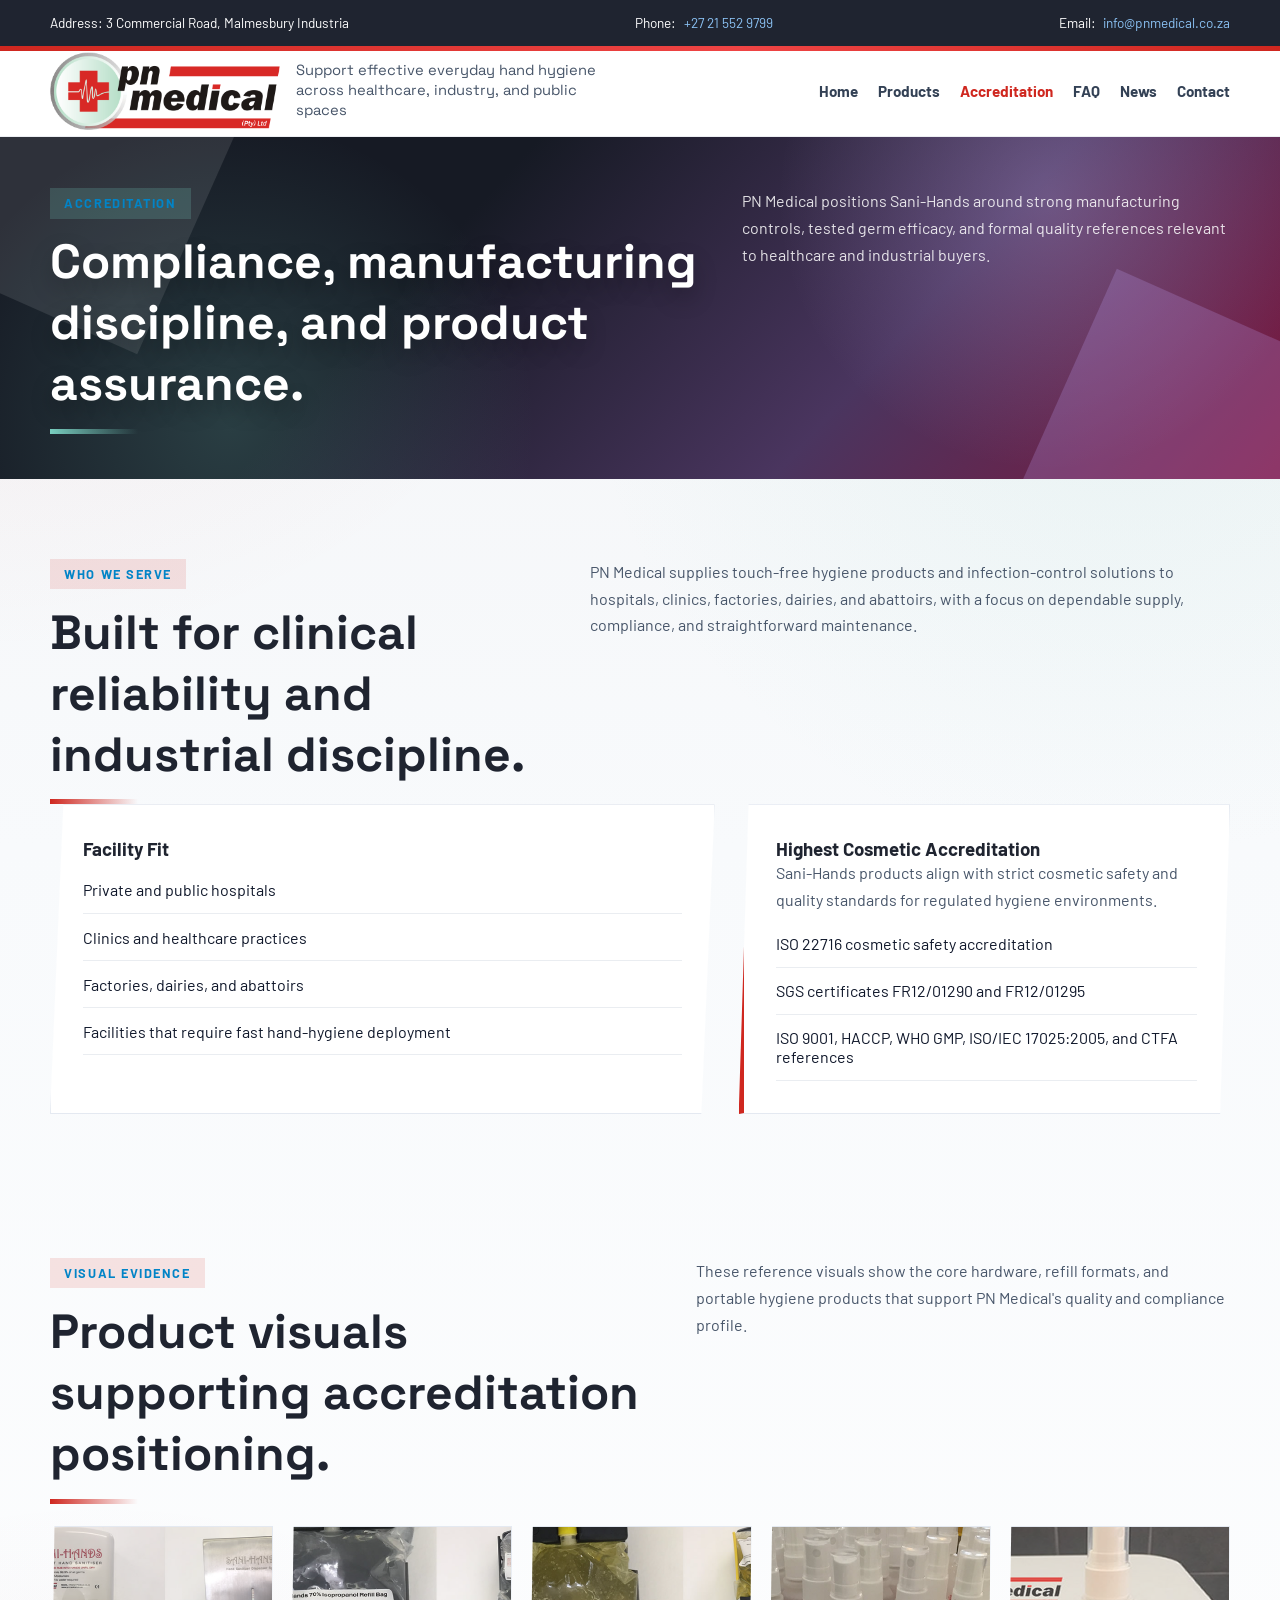
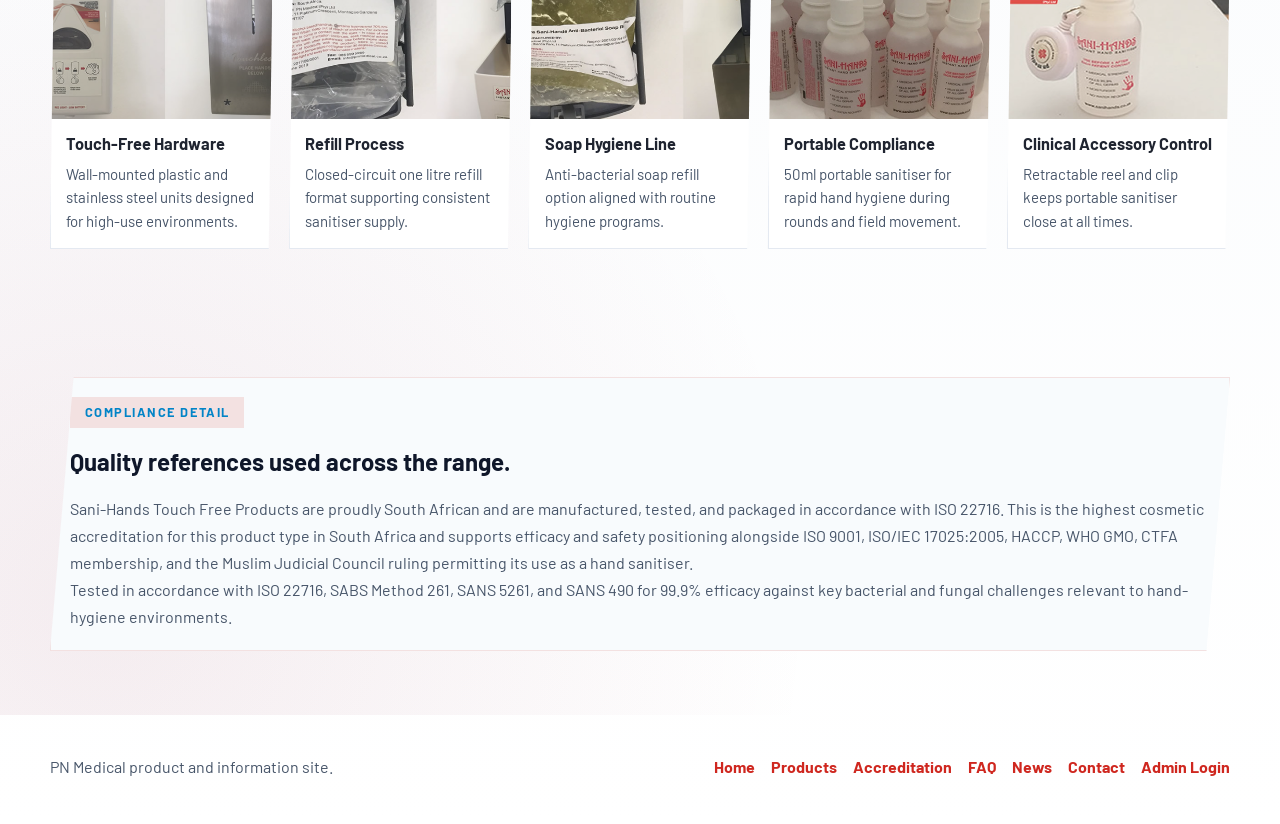
==== accreditation.html @ f1a08f04 "Initial PN Medical website build with admin editor" ====
<!DOCTYPE html>
<html lang="en">
<head>
    <meta charset="UTF-8">
    <meta name="viewport" content="width=device-width, initial-scale=1.0">
    <title>PN Medical | Accreditation</title>
    <meta name="description" content="PN Medical compliance references, ISO-aligned positioning, and accreditation context for Sani-Hands products.">
    <link rel="preconnect" href="https://fonts.googleapis.com">
    <link rel="preconnect" href="https://fonts.gstatic.com" crossorigin>
    <link href="https://fonts.googleapis.com/css2?family=Barlow:wght@400;500;600;700;800&family=Space+Grotesk:wght@500;700&display=swap" rel="stylesheet">
    <link rel="stylesheet" href="styles.css">
</head>
<body data-page="accreditation">
    <div id="app"></div>
    <script src="site.js"></script>
</body>
</html>
---- styles.css ----
:root {
    --crimson-red: #cf271f;
    --deep-teal: #0f766e;
    --mint-teal: #79cfc0;
    --wine: #7f163d;
    --charcoal-slate: #1f2430;
    --sky-blue: #0284c7;
    --paper: #f8fafc;
    --mist: #e2e8f0;
    --ink: #0f172a;
    --white: #ffffff;
    --shadow-soft: 0 16px 40px rgba(15, 23, 42, 0.08);
    --shadow-card: 0 18px 36px rgba(15, 23, 42, 0.12);
    --max-width: 1180px;
}

* { box-sizing: border-box; }
html { scroll-behavior: smooth; }

body {
    margin: 0;
    font-family: "Barlow", sans-serif;
    color: var(--ink);
    overflow-x: hidden;
    background:
        radial-gradient(circle at top left, rgba(207, 39, 31, 0.08), transparent 24%),
        linear-gradient(180deg, #f3f4f6 0%, #f8fafc 35%, #ffffff 100%);
}

    body[data-page="products"] main,
    body[data-page="accreditation"] main,
    body[data-page="faq"] main,
    body[data-page="news"] main,
    body[data-page="contact"] main {
        background:
        radial-gradient(circle at 88% 8%, rgba(121, 207, 192, 0.11), transparent 24%),
        radial-gradient(circle at 8% 95%, rgba(126, 22, 61, 0.08), transparent 30%);
    }

a { color: inherit; text-decoration: none; }
img, video { display: block; max-width: 100%; }
button, input, textarea, select { font: inherit; }

.container {
    width: min(calc(100% - 2rem), var(--max-width));
    margin: 0 auto;
}

.section { padding: 5rem 0; }
.section--tight { padding: 4rem 0; }

.eyebrow {
    display: inline-flex;
    align-items: center;
    gap: 0.5rem;
    padding: 0.45rem 0.9rem;
    font-size: 0.8rem;
    font-weight: 700;
    letter-spacing: 0.12em;
    text-transform: uppercase;
    background: rgba(207, 39, 31, 0.12);
    color: var(--sky-blue);
}

.angular-card { clip-path: polygon(2% 0%, 100% 0%, 98% 100%, 0% 100%); }
.angular-hero-banner { clip-path: polygon(0 0, 100% 0, 100% 90%, 0 100%); }

@supports not (clip-path: polygon(0 0, 100% 0, 100% 100%, 0 100%)) {
    .angular-card,
    .angular-hero-banner {
        clip-path: none;
        border-radius: 14px;
    }
}

.top-bar {
    background: var(--charcoal-slate);
    color: var(--white);
    font-size: 0.85rem;
}

.top-bar__inner {
    min-height: 2.85rem;
    display: flex;
    justify-content: space-between;
    align-items: center;
    gap: 1rem;
    flex-wrap: wrap;
}

.top-bar__item {
    display: inline-flex;
    align-items: center;
    gap: 0.45rem;
}

.top-bar a { color: #8bc2f4; }

.site-header {
    position: sticky;
    top: 0;
    z-index: 20;
    background: rgba(255, 255, 255, 0.97);
    backdrop-filter: blur(18px);
    border-bottom: 1px solid rgba(148, 163, 184, 0.18);
}

.site-header::before {
    content: "";
    position: absolute;
    inset: 0 0 auto;
    height: 0.35rem;
    background: linear-gradient(90deg, var(--crimson-red), #ef4444 58%, var(--crimson-red));
}

.site-header__inner {
    min-height: 5.65rem;
    display: flex;
    justify-content: space-between;
    align-items: center;
    gap: 1.5rem;
}

.brand {
    display: inline-flex;
    align-items: center;
    gap: 1rem;
}

.brand__logo {
    width: clamp(11rem, 18vw, 16rem);
    height: auto;
    flex: 0 0 auto;
}

.brand__tagline,
.hero__copy h1,
.section-heading h2,
.page-intro h1,
.product-feature__content h3 {
    font-family: "Space Grotesk", sans-serif;
}

.brand__tagline {
    max-width: 20rem;
    font-size: 0.92rem;
    line-height: 1.35;
    color: #475569;
}

.site-nav {
    display: flex;
    align-items: center;
    gap: 1.25rem;
    flex-wrap: wrap;
    justify-content: flex-end;
}

.menu-toggle {
    display: none;
    width: 3rem;
    height: 3rem;
    border: 1px solid rgba(148, 163, 184, 0.5);
    border-radius: 0.75rem;
    background: rgba(255, 255, 255, 0.95);
    align-items: center;
    justify-content: center;
    gap: 0.28rem;
    flex-direction: column;
    cursor: pointer;
}

.menu-toggle span {
    display: block;
    width: 1.35rem;
    height: 0.14rem;
    background: var(--charcoal-slate);
    transition: transform 0.2s ease, opacity 0.2s ease;
}

.menu-toggle.is-open span:nth-child(1) {
    transform: translateY(0.42rem) rotate(45deg);
}

.menu-toggle.is-open span:nth-child(2) {
    opacity: 0;
}

.menu-toggle.is-open span:nth-child(3) {
    transform: translateY(-0.42rem) rotate(-45deg);
}

.site-nav a {
    font-size: 0.95rem;
    font-weight: 700;
    color: #334155;
}

.site-nav a:hover,
.site-nav a:focus-visible,
.site-nav a.is-active {
    color: var(--crimson-red);
}

.hero {
    position: relative;
    overflow: hidden;
    background:
        radial-gradient(circle at 70% 22%, rgba(121, 207, 192, 0.24), transparent 22%),
        radial-gradient(circle at 58% 34%, rgba(126, 22, 61, 0.45), transparent 32%),
        linear-gradient(132deg, #171c28 34%, #761735 72%, #cc2340 100%);
    color: var(--white);
}

.hero::before,
.hero::after {
    content: "";
    position: absolute;
    width: 24rem;
    height: 24rem;
    background: rgba(255, 255, 255, 0.08);
    transform: rotate(26deg);
}

.hero::before { inset: auto auto -14% -8%; }
.hero::after { inset: 8% -10% auto auto; background: rgba(121, 207, 192, 0.24); }

.hero__layout {
    position: relative;
    z-index: 1;
    min-height: 38rem;
    display: grid;
    grid-template-columns: 1.02fr 0.98fr;
    gap: 2rem;
    align-items: center;
    padding: 4.5rem 0 6.5rem;
}

.hero__copy { display: grid; align-content: center; }

.hero__copy .eyebrow {
    background: rgba(121, 207, 192, 0.2);
    color: #d8fff8;
}

.hero__copy h1 {
    margin: 1rem 0;
    font-size: clamp(2.7rem, 6vw, 5.4rem);
    line-height: 0.92;
    letter-spacing: -0.05em;
    text-transform: uppercase;
    text-shadow: 0 12px 28px rgba(0, 0, 0, 0.34);
}

.hero__copy h1 span {
    display: inline-block;
    margin-top: 0.45rem;
    padding: 0.25rem 0.7rem;
    background: linear-gradient(90deg, rgba(121, 207, 192, 0.95), rgba(145, 225, 213, 0.92));
    color: #11343a;
    text-align: center;
    transform: rotate(-2.5deg);
    transform-origin: left center;
}

.hero__copy p {
    max-width: 40rem;
    font-size: 1.15rem;
    line-height: 1.7;
    color: rgba(255, 255, 255, 0.84);
}

.hero__actions {
    margin-top: 2rem;
    display: flex;
    flex-wrap: wrap;
    gap: 1rem;
}

.button {
    display: inline-flex;
    align-items: center;
    justify-content: center;
    min-height: 3.2rem;
    padding: 0 1.35rem;
    border: none;
    color: var(--white);
    font-weight: 700;
    letter-spacing: 0.01em;
    cursor: pointer;
    transition: transform 0.2s ease, box-shadow 0.2s ease, background 0.2s ease;
}

.button:hover,
.button:focus-visible {
    transform: translateY(-2px);
    box-shadow: var(--shadow-card);
}

.button--primary { background: var(--crimson-red); }
.button--secondary { background: var(--charcoal-slate); }

.hero__panel {
    justify-self: end;
    width: min(100%, 34rem);
    padding: 1rem;
    background: linear-gradient(170deg, rgba(17, 22, 35, 0.78), rgba(17, 22, 35, 0.48));
    border: 1px solid rgba(255, 255, 255, 0.12);
    box-shadow: var(--shadow-soft);
}

.hero__showcase { display: grid; gap: 0.85rem; }

.hero__video-card,
.hero__insight-card {
    overflow: hidden;
    background: rgba(15, 23, 42, 0.4);
    border: 1px solid rgba(255, 255, 255, 0.12);
}

.hero__insight-card {
    border-left: 4px solid var(--mint-teal);
}

.hero__video-card video {
    width: 100%;
    aspect-ratio: 16 / 9;
    object-fit: contain;
    background: #ffffff;
}

.hero__video-copy,
.hero__insight-card { padding: 1rem 1.1rem 1.15rem; }
.hero__video-copy { display: grid; gap: 0.35rem; }
.hero__video-copy strong, .hero__insight-card strong { font-size: 1rem; }

.hero__video-copy span,
.hero__insight-card ul {
    color: rgba(255, 255, 255, 0.78);
    line-height: 1.55;
}

.hero__insight-card ul {
    margin: 0.85rem 0 0;
    padding-left: 1rem;
    display: grid;
    gap: 0.65rem;
}

.hero__metrics-list {
    margin: 1.5rem 0 0;
    padding: 0;
    list-style: none;
    display: flex;
    flex-wrap: wrap;
    gap: 0.75rem;
}

.hero__metric-pill {
    padding: 0.75rem 0.95rem;
    background: rgba(121, 207, 192, 0.2);
    color: rgba(255, 255, 255, 0.9);
    font-size: 0.95rem;
    line-height: 1.4;
}

.flyer-spotlight {
    padding-top: 2.8rem;
}

.flyer-spotlight__layout {
    display: grid;
    grid-template-columns: 1.16fr 0.84fr;
    gap: 1.2rem;
}

.flyer-spotlight__main,
.flyer-spotlight__cta {
    background: rgba(255, 255, 255, 0.96);
    border: 1px solid rgba(226, 232, 240, 0.92);
    box-shadow: var(--shadow-soft);
    padding: 1.25rem;
}

.flyer-spotlight__copy h2 {
    margin: 0;
    font-size: clamp(1.7rem, 3.3vw, 2.4rem);
    color: var(--charcoal-slate);
    font-family: "Space Grotesk", sans-serif;
}

.flyer-spotlight__copy p {
    margin: 0.85rem 0 0;
    color: #475569;
    line-height: 1.65;
}

.flyer-spotlight__emphasis {
    font-weight: 700;
    color: #334155;
}

.flyer-spotlight__protocol {
    margin-top: 1rem;
    padding: 1rem;
    background: linear-gradient(180deg, rgba(121, 207, 192, 0.26), rgba(121, 207, 192, 0.1));
    border: 1px solid rgba(121, 207, 192, 0.45);
}

.flyer-spotlight__protocol h3 {
    margin: 0 0 0.75rem;
    color: #21434a;
    font-size: 1.3rem;
}

.flyer-spotlight__protocol img {
    width: 100%;
    height: auto;
}

.flyer-spotlight__protocol-footer {
    margin: 0.7rem 0 0;
    text-align: center;
    font-weight: 700;
    color: #21434a;
}

.flyer-spotlight__disclaimer {
    margin: 0.95rem 0 0;
    font-size: 0.82rem;
    font-style: italic;
    line-height: 1.55;
    color: #475569;
}

.flyer-spotlight__cta {
    background: linear-gradient(163deg, #7f163d 0%, #b01c3d 54%, #c32649 100%);
    color: var(--white);
    display: grid;
    align-content: start;
    justify-items: center;
    gap: 1rem;
    position: relative;
    overflow: hidden;
}

.flyer-spotlight__cta::after {
    content: "";
    position: absolute;
    width: 140%;
    height: 2.9rem;
    background: linear-gradient(90deg, rgba(121, 207, 192, 1), rgba(180, 239, 229, 1));
    left: -20%;
    top: 1rem;
    transform: rotate(-8deg);
    opacity: 0.85;
}

.flyer-spotlight__badge {
    margin-top: 2.2rem;
    width: min(14rem, 88%);
    height: auto;
    z-index: 1;
}

.flyer-spotlight__cta h3 {
    margin: 0;
    text-align: center;
    font-size: clamp(1.7rem, 3.5vw, 2.5rem);
    line-height: 1.05;
    font-family: "Space Grotesk", sans-serif;
    z-index: 1;
}

.flyer-spotlight__cta ul {
    margin: 0;
    padding: 0;
    list-style: none;
    display: grid;
    gap: 0.4rem;
    text-align: center;
    z-index: 1;
}

.flyer-spotlight__cta .button {
    z-index: 1;
}

.hero__metric {
    display: grid;
    gap: 1rem;
}

.hero__metric-card {
    padding: 1.35rem;
    background: rgba(15, 23, 42, 0.26);
    border: 1px solid rgba(255, 255, 255, 0.08);
}

.hero__metric-card strong {
    display: block;
    margin-bottom: 0.35rem;
    font-size: 1rem;
}

.page-intro {
    position: relative;
    overflow: hidden;
    padding: 3.2rem 0 2.8rem;
    background:
        var(--intro-orb-a, radial-gradient(circle at 74% 18%, rgba(121, 207, 192, 0.24), transparent 24%)),
        var(--intro-orb-b, radial-gradient(circle at 18% 82%, rgba(126, 22, 61, 0.32), transparent 32%)),
        var(--intro-main-gradient, linear-gradient(132deg, #171c28 34%, #761735 72%, #cc2340 100%));
    color: var(--white);
}

.page-intro::before,
.page-intro::after {
    content: "";
    position: absolute;
    width: 22rem;
    height: 22rem;
    transform: rotate(24deg);
    z-index: 0;
}

.page-intro::before {
    inset: auto -8% -58% auto;
    background: var(--intro-shape-a, rgba(121, 207, 192, 0.22));
}

.page-intro::after {
    inset: -56% auto auto -10%;
    background: var(--intro-shape-b, rgba(255, 255, 255, 0.1));
}

.page-intro__layout {
    position: relative;
    z-index: 1;
    display: grid;
    grid-template-columns: minmax(0, 1.15fr) minmax(18rem, 0.85fr);
    align-items: start;
    gap: 2rem;
}

.section-heading {
    display: flex;
    justify-content: space-between;
    align-items: flex-start;
    gap: 1rem;
}

.page-intro__side,
.section-heading__side {
    width: min(100%, 22rem);
    display: grid;
    gap: 0.85rem;
}

.context-visual-card {
    padding: 0.65rem;
    background: rgba(255, 255, 255, 0.92);
    border: 1px solid rgba(226, 232, 240, 0.92);
    box-shadow: var(--shadow-soft);
}

.context-visual-card img {
    width: 100%;
    height: 10.5rem;
    object-fit: cover;
    object-position: center;
    border-radius: 0.65rem;
}

.context-visual-card h3 {
    margin: 0.6rem 0 0;
    font-size: 0.98rem;
    color: var(--charcoal-slate);
}

.page-intro h1,
.section-heading h2 {
    margin: 0.8rem 0 0;
    font-size: clamp(2rem, 4vw, 3rem);
    color: var(--charcoal-slate);
}

.page-intro h1 {
    color: var(--white);
    text-shadow: 0 10px 22px rgba(0, 0, 0, 0.28);
}

.page-intro h1::after,
.section-heading h2::after {
    content: "";
    display: block;
    width: 5.5rem;
    height: 0.32rem;
    margin-top: 0.9rem;
    background: linear-gradient(90deg, var(--crimson-red), rgba(207, 39, 31, 0));
}

.page-intro h1::after {
    background: linear-gradient(90deg, rgba(121, 207, 192, 1), rgba(121, 207, 192, 0));
}

.page-intro p,
.section-heading p,
.overview-card p,
.summary-panel p,
.callout-panel p,
.product-card__body p,
.news-card__body p,
.faq-answer,
.inquiry__copy p,
.panel-card p,
.product-feature__content p,
.product-feature__warning p,
.compliance-band p {
    margin: 0;
    color: #475569;
    line-height: 1.68;
}

.page-intro p {
    color: rgba(255, 255, 255, 0.86);
}

.page-intro .eyebrow {
    background: rgba(121, 207, 192, 0.2);
    color: #0284c7;
}

body[data-page="products"] {
    --intro-main-gradient: linear-gradient(132deg, #14202a 28%, #0f5f67 66%, #0f766e 100%);
    --intro-orb-a: radial-gradient(circle at 86% 22%, rgba(147, 224, 213, 0.26), transparent 24%);
    --intro-orb-b: radial-gradient(circle at 20% 82%, rgba(2, 132, 199, 0.2), transparent 30%);
    --intro-shape-a: rgba(121, 207, 192, 0.22);
    --intro-shape-b: rgba(255, 255, 255, 0.12);
}

body[data-page="accreditation"] {
    --intro-main-gradient: linear-gradient(132deg, #161a24 34%, #4a355f 68%, #7f163d 100%);
    --intro-orb-a: radial-gradient(circle at 82% 18%, rgba(213, 195, 255, 0.24), transparent 25%);
    --intro-orb-b: radial-gradient(circle at 18% 84%, rgba(121, 207, 192, 0.2), transparent 28%);
    --intro-shape-a: rgba(196, 167, 255, 0.22);
    --intro-shape-b: rgba(255, 255, 255, 0.1);
}

body[data-page="faq"] {
    --intro-main-gradient: linear-gradient(132deg, #132030 30%, #1f4f77 66%, #0284c7 100%);
    --intro-orb-a: radial-gradient(circle at 80% 22%, rgba(156, 219, 255, 0.26), transparent 24%);
    --intro-orb-b: radial-gradient(circle at 14% 80%, rgba(121, 207, 192, 0.2), transparent 30%);
    --intro-shape-a: rgba(135, 212, 255, 0.2);
    --intro-shape-b: rgba(255, 255, 255, 0.12);
}

body[data-page="news"] {
    --intro-main-gradient: linear-gradient(132deg, #1d1f2d 30%, #5a1e45 64%, #cf271f 100%);
    --intro-orb-a: radial-gradient(circle at 84% 18%, rgba(255, 181, 205, 0.25), transparent 24%);
    --intro-orb-b: radial-gradient(circle at 16% 84%, rgba(121, 207, 192, 0.18), transparent 28%);
    --intro-shape-a: rgba(255, 180, 197, 0.2);
    --intro-shape-b: rgba(255, 255, 255, 0.1);
}

body[data-page="contact"] {
    --intro-main-gradient: linear-gradient(132deg, #152026 30%, #315366 62%, #0f766e 100%);
    --intro-orb-a: radial-gradient(circle at 84% 20%, rgba(161, 238, 227, 0.24), transparent 24%);
    --intro-orb-b: radial-gradient(circle at 16% 84%, rgba(177, 204, 255, 0.2), transparent 28%);
    --intro-shape-a: rgba(147, 235, 222, 0.2);
    --intro-shape-b: rgba(255, 255, 255, 0.1);
}

.page-intro p,
.section-heading p { max-width: 40rem; }

.overview-grid,
.news-grid,
.product-grid {
    display: grid;
    grid-template-columns: repeat(auto-fit, minmax(280px, 1fr));
    gap: 1.5rem;
}

.accreditation-gallery {
    margin-top: 1.4rem;
    display: grid;
    grid-template-columns: repeat(auto-fit, minmax(220px, 1fr));
    gap: 1rem;
}

.accreditation-gallery__card {
    background: rgba(255, 255, 255, 0.96);
    border: 1px solid rgba(226, 232, 240, 0.92);
    box-shadow: var(--shadow-soft);
    overflow: hidden;
}

.accreditation-gallery__card img {
    width: 100%;
    height: 12rem;
    object-fit: cover;
    object-position: center;
    background: #f8fafc;
}

.accreditation-gallery__copy {
    padding: 0.95rem;
}

.accreditation-gallery__copy h3 {
    margin: 0;
    color: var(--charcoal-slate);
    font-size: 1.02rem;
}

.accreditation-gallery__copy p {
    margin: 0.6rem 0 0;
    color: #475569;
    line-height: 1.55;
    font-size: 0.94rem;
}

.overview-card,
.summary-panel,
.callout-panel,
.product-card,
.news-card,
.faq-item,
.panel-card,
.product-feature,
.catalog-panel,
.compliance-band {
    background: rgba(255, 255, 255, 0.96);
    border: 1px solid rgba(226, 232, 240, 0.92);
    box-shadow: var(--shadow-soft);
}

.overview-card {
    padding: 1.6rem;
    display: grid;
    gap: 0.8rem;
}

.overview-card h3,
.summary-panel h2,
.callout-panel h2,
.panel-card h3,
.news-card__body h3,
.product-card__body h3,
.product-feature__list h4,
.product-feature__warning strong,
.product-feature__content h3 {
    margin: 0;
    color: var(--charcoal-slate);
}

.overview-card a,
.site-footer__nav a { color: var(--crimson-red); font-weight: 700; }

.preview-link span {
    color: rgba(255, 255, 255, 0.92);
    font-weight: 700;
}

.preview-links {
    display: grid;
    grid-template-columns: repeat(auto-fit, minmax(280px, 1fr));
    gap: 1rem;
}

.preview-link {
    padding: 1.6rem;
    background: linear-gradient(145deg, rgba(31, 36, 48, 0.95), rgba(207, 39, 31, 0.9));
    color: var(--white);
    display: grid;
    gap: 0.6rem;
}

.preview-link strong { font-size: 1.25rem; }

.summary-panel,
.callout-panel {
    padding: 2rem;
    display: grid;
    grid-template-columns: 1.1fr 0.9fr;
    gap: 1.5rem;
    align-items: center;
}

.callout-panel { background: linear-gradient(145deg, rgba(31, 36, 48, 0.98), rgba(31, 36, 48, 0.9)); }
.callout-panel h2, .callout-panel p { color: var(--white); }

.credibility {
    display: grid;
    grid-template-columns: 1.15fr 0.85fr;
    gap: 1.5rem;
}

.panel-card { padding: 2rem; }
.panel-card--accent { border-left: 5px solid var(--crimson-red); }

.credentials-list,
.stats-list,
.contact-list {
    margin: 1.25rem 0 0;
    padding: 0;
    list-style: none;
    display: grid;
    gap: 0.85rem;
}

.credentials-list li,
.stats-list li,
.contact-list li {
    padding-bottom: 0.85rem;
    border-bottom: 1px solid rgba(148, 163, 184, 0.2);
}

.product-feature {
    margin-bottom: 2rem;
    overflow: hidden;
}

.product-jump-panel {
    margin-bottom: 2rem;
    padding: 1.4rem;
    background: rgba(255, 255, 255, 0.96);
    border: 1px solid rgba(226, 232, 240, 0.92);
    box-shadow: var(--shadow-soft);
}

.product-jump-panel h3 {
    margin: 0 0 0.9rem;
    color: var(--charcoal-slate);
    font-family: "Space Grotesk", sans-serif;
}

.product-jump-links {
    display: grid;
    grid-template-columns: repeat(auto-fit, minmax(220px, 1fr));
    gap: 0.75rem;
}

.product-jump-link {
    min-height: 2.9rem;
    padding: 0.75rem 0.95rem;
    display: inline-flex;
    align-items: center;
    background: #f8fbfd;
    border: 1px solid rgba(207, 39, 31, 0.15);
    color: #334155;
    font-weight: 700;
}

.product-jump-link:hover,
.product-jump-link:focus-visible {
    color: var(--crimson-red);
    border-color: rgba(207, 39, 31, 0.35);
}

.product-feature__layout {
    display: grid;
    grid-template-columns: 1.08fr 0.92fr;
    align-items: stretch;
}

.product-feature__visual {
    padding: 1.1rem;
    background: linear-gradient(180deg, rgba(248, 250, 252, 0.94), rgba(226, 232, 240, 0.94)), var(--paper);
    display: grid;
    place-items: center;
    min-height: 100%;
}

.product-feature__visual img {
    width: min(100%, 38rem);
    height: auto;
    max-height: clamp(20rem, 42vw, 34rem);
    object-fit: contain;
    object-position: center;
    padding: 0.45rem;
    border-radius: 0.9rem;
    background: rgba(255, 255, 255, 0.82);
    border: 1px solid rgba(226, 232, 240, 0.95);
    box-shadow: 0 18px 40px rgba(15, 23, 42, 0.18);
}

.product-feature__content {
    padding: 2rem;
    display: grid;
    gap: 1.2rem;
    order: 1;
}

.product-feature__visual {
    order: 2;
}

.product-feature__content h3 {
    font-size: clamp(2rem, 3vw, 2.75rem);
    line-height: 1.05;
}

.product-feature__lists {
    display: grid;
    grid-template-columns: repeat(2, minmax(0, 1fr));
    gap: 1rem;
}

.product-feature__list,
.product-feature__benefits,
.product-feature__warning,
.catalog-panel,
.compliance-band {
    padding: 1.2rem;
    background: #f8fbfd;
    border: 1px solid rgba(207, 39, 31, 0.12);
}

.product-feature__list ul {
    margin: 0.9rem 0 0;
    padding-left: 1.1rem;
    display: grid;
    gap: 0.6rem;
    color: #334155;
    line-height: 1.55;
}

.product-feature__benefits {
    display: flex;
    flex-wrap: wrap;
    gap: 0.7rem;
}

.product-feature__benefits span {
    display: inline-flex;
    align-items: center;
    min-height: 2.5rem;
    padding: 0.55rem 0.9rem;
    background: rgba(207, 39, 31, 0.08);
    color: var(--crimson-red);
    font-weight: 700;
}

.product-feature__warning {
    border-color: rgba(207, 39, 31, 0.2);
    background: rgba(207, 39, 31, 0.06);
}

.catalog-panel { padding: 1.5rem; background: rgba(255, 255, 255, 0.85); }

.filter-bar {
    display: flex;
    gap: 0.75rem;
    flex-wrap: wrap;
    margin-bottom: 1.75rem;
}

.filter-chip {
    padding: 0.75rem 1rem;
    border: 1px solid rgba(207, 39, 31, 0.2);
    background: rgba(255, 255, 255, 0.9);
    color: var(--charcoal-slate);
    font-weight: 700;
    cursor: pointer;
}

.filter-chip.is-active {
    background: var(--crimson-red);
    color: var(--white);
    border-color: var(--crimson-red);
}

.product-card { overflow: hidden; transition: transform 0.25s ease, box-shadow 0.25s ease; }
.product-card:hover, .product-card:focus-within { transform: translateY(-6px); box-shadow: var(--shadow-card); }

.product-card__media {
    min-height: 12rem;
    padding: 1.5rem;
    background: linear-gradient(145deg, rgba(31, 36, 48, 0.08), rgba(207, 39, 31, 0.08)), var(--paper);
    display: grid;
    align-content: space-between;
    gap: 1rem;
}

.product-card__media-top {
    display: flex;
    align-items: center;
    justify-content: space-between;
    gap: 1rem;
}

.product-card__art {
    display: grid;
    place-items: center;
    min-height: 11rem;
    padding: 0.35rem;
    border-radius: 0.95rem;
    background: rgba(255, 255, 255, 0.72);
    border: 1px solid rgba(226, 232, 240, 0.9);
}

.product-card__art img {
    width: min(100%, 15.5rem);
    height: auto;
    max-height: 10.5rem;
    object-fit: contain;
    object-position: center;
    border-radius: 0.7rem;
    box-shadow: 0 12px 20px rgba(15, 23, 42, 0.14);
}

.product-card__art svg {
    width: min(100%, 15rem);
    height: auto;
    filter: drop-shadow(0 18px 24px rgba(15, 23, 42, 0.16));
}

.product-card__tag,
.news-card__date {
    display: inline-flex;
    align-items: center;
    width: fit-content;
    font-size: 0.8rem;
    font-weight: 800;
    letter-spacing: 0.1em;
    text-transform: uppercase;
}

.product-card__tag {
    padding: 0.45rem 0.8rem;
    background: rgba(207, 39, 31, 0.12);
    color: var(--crimson-red);
}

.product-card__body,
.news-card__body,
.faq-item,
.inquiry__form { padding: 1.5rem; }

.product-card__body h3,
.news-card__body h3 {
    margin-top: 0;
    margin-bottom: 0.75rem;
    font-size: 1.5rem;
    color: var(--charcoal-slate);
}

.product-card__actions { margin-top: 1.25rem; }

.product-empty {
    padding: 2rem;
    border: 1px dashed rgba(207, 39, 31, 0.35);
    background: rgba(255, 255, 255, 0.7);
    color: #475569;
}

.faq-list { display: grid; gap: 0.85rem; }

.faq-item {
    padding: 1.2rem 1.5rem;
    overflow: hidden;
    border-left: 4px solid rgba(207, 39, 31, 0.22);
    background: rgba(255, 255, 255, 0.98);
}

.faq-question {
    margin: 0;
    color: var(--crimson-red);
    font-size: 1.05rem;
    line-height: 1.35;
}

.faq-answer {
    margin-top: 0.7rem;
}

.accordion {
    width: 100%;
    display: flex;
    justify-content: space-between;
    align-items: center;
    gap: 1rem;
    padding: 1.2rem 1.5rem;
    border: 0;
    background: transparent;
    text-align: left;
    font-size: 1rem;
    font-weight: 700;
    color: var(--charcoal-slate);
    cursor: pointer;
}

.accordion__icon {
    width: 2rem;
    height: 2rem;
    display: grid;
    place-items: center;
    border-radius: 999px;
    background: rgba(207, 39, 31, 0.12);
    color: var(--crimson-red);
    transition: transform 0.25s ease, background 0.25s ease, color 0.25s ease;
}

.accordion.active { color: var(--crimson-red); }
.accordion.active .accordion__icon { transform: rotate(180deg); background: var(--crimson-red); color: var(--white); }

.panel {
    max-height: 0;
    overflow: hidden;
    padding: 0 1.5rem;
    background: #f8fbfd;
    transition: max-height 0.3s ease-out, padding 0.3s ease-out;
}

.news-card { border-top: 4px solid var(--crimson-red); }
.news-card__date { margin-bottom: 0.8rem; color: var(--crimson-red); }

.social-feed-grid {
    display: grid;
    grid-template-columns: 1fr 1fr;
    gap: 1.25rem;
}

.social-feed-card {
    padding: 1.2rem;
    background: rgba(255, 255, 255, 0.96);
    border: 1px solid rgba(226, 232, 240, 0.92);
    box-shadow: var(--shadow-soft);
    display: grid;
    gap: 0.9rem;
}

.social-feed-card header {
    display: flex;
    align-items: center;
    justify-content: space-between;
    gap: 1rem;
}

.social-feed-card h3 {
    margin: 0;
    color: var(--charcoal-slate);
    font-family: "Space Grotesk", sans-serif;
}

.social-feed-card header a {
    color: var(--crimson-red);
    font-weight: 700;
}

.social-feed-card iframe {
    width: 100%;
    max-width: 100%;
    border: 0;
    min-height: 34rem;
    background: #fff;
}

.social-feed-card--linkedin {
    background: linear-gradient(170deg, rgba(31, 36, 48, 0.98), rgba(31, 36, 48, 0.92));
    border-color: rgba(255, 255, 255, 0.12);
}

.social-feed-card--linkedin h3,
.social-feed-card--linkedin p,
.social-feed-card--linkedin li {
    color: var(--white);
}

.social-feed-card--linkedin ul {
    margin: 0;
    padding-left: 1.1rem;
    display: grid;
    gap: 0.75rem;
    line-height: 1.6;
}

.social-feed-actions {
    margin-top: auto;
}

.inquiry {
    background: linear-gradient(145deg, rgba(31, 36, 48, 0.98), rgba(31, 36, 48, 0.92));
    color: var(--white);
}

.inquiry__layout {
    display: grid;
    grid-template-columns: 0.9fr 1.1fr;
    gap: 1.5rem;
    align-items: stretch;
}

.inquiry__copy,
.inquiry__form {
    padding: 2rem;
}

.inquiry__copy {
    background: rgba(255, 255, 255, 0.05);
}

.inquiry__form {
    background: rgba(255, 255, 255, 0.06);
    border: 1px solid rgba(255, 255, 255, 0.12);
}

.form-grid {
    display: grid;
    gap: 1rem;
}

.form-grid label {
    display: grid;
    gap: 0.45rem;
    font-weight: 600;
}

.form-grid input,
.form-grid textarea {
    width: 100%;
    padding: 0.9rem 1rem;
    color: var(--white);
    background: rgba(0, 0, 0, 0.2);
    border: 1px solid rgba(255, 255, 255, 0.2);
}

.form-grid input::placeholder,
.form-grid textarea::placeholder {
    color: rgba(255, 255, 255, 0.6);
}

.form-grid textarea {
    min-height: 9rem;
    resize: vertical;
}

.site-footer {
    padding: 1.6rem 0 2rem;
    color: #475569;
}

.site-footer__inner {
    display: flex;
    justify-content: space-between;
    align-items: center;
    gap: 1rem;
    flex-wrap: wrap;
}

.site-footer__nav {
    display: flex;
    gap: 1rem;
    flex-wrap: wrap;
}

@media (max-width: 960px) {
    .hero__layout,
    .flyer-spotlight__layout,
    .summary-panel,
    .callout-panel,
    .credibility,
    .product-feature__layout,
    .product-feature__lists,
    .inquiry__layout,
    .social-feed-grid {
        grid-template-columns: 1fr;
    }

    .page-intro__layout {
        grid-template-columns: 1fr;
        gap: 1rem;
    }

    .section-heading {
        flex-direction: column;
        align-items: start;
    }

    .hero__panel {
        justify-self: stretch;
        width: 100%;
    }

    .page-intro__side,
    .section-heading__side {
        width: 100%;
    }

    .angular-card,
    .angular-hero-banner {
        clip-path: none;
        border-radius: 14px;
    }

    .social-feed-card iframe {
        min-height: 28rem;
    }
}

@media (max-width: 720px) {
    .section { padding: 4rem 0; }
    .section--tight { padding: 3rem 0; }

    .site-header__inner,
    .top-bar__inner { padding: 0.85rem 0; }

    .top-bar__inner {
        justify-content: flex-start;
        gap: 0.5rem 1rem;
    }

    .top-bar__item {
        width: 100%;
    }

    .brand {
        align-items: flex-start;
        flex-direction: column;
    }

    .brand__logo { width: min(16rem, 74vw); }
    .brand__tagline {
        max-width: none;
        font-size: 0.85rem;
    }

    .site-nav {
        display: none;
        gap: 0.55rem;
        justify-content: flex-start;
        width: 100%;
        padding: 0.9rem;
        margin-top: 0.55rem;
        border: 1px solid rgba(226, 232, 240, 0.95);
        background: rgba(255, 255, 255, 0.98);
        border-radius: 0.9rem;
    }

    .site-nav.is-open {
        display: grid;
        grid-template-columns: 1fr;
    }

    .site-nav a {
        font-size: 0.95rem;
        width: 100%;
        padding: 0.6rem 0.65rem;
        border-radius: 0.5rem;
    }

    .site-nav a.is-active {
        background: rgba(207, 39, 31, 0.1);
    }

    .menu-toggle {
        display: inline-flex;
        margin-left: auto;
    }

    .hero__layout {
        min-height: auto;
        padding: 4.5rem 0 6rem;
    }

    .hero__copy h1,
    .page-intro h1 { font-size: clamp(2.05rem, 11vw, 3.6rem); }

    .context-visual-card img {
        height: 9.2rem;
    }

    .hero__copy h1 span {
        transform: none;
        margin-top: 0.55rem;
    }

    .flyer-spotlight__cta::after {
        transform: rotate(-4deg);
    }

    .product-feature__content {
        padding: 1.35rem;
    }

    .product-feature__visual {
        padding: 0.8rem;
    }

    .product-feature__visual img {
        max-height: clamp(11.5rem, 48vw, 16.5rem);
    }

    .product-card__art {
        min-height: 9.2rem;
    }

    .product-card__art img {
        max-height: 8.4rem;
    }

    .product-card__body,
    .news-card__body,
    .inquiry__form {
        padding: 1.15rem;
    }
}
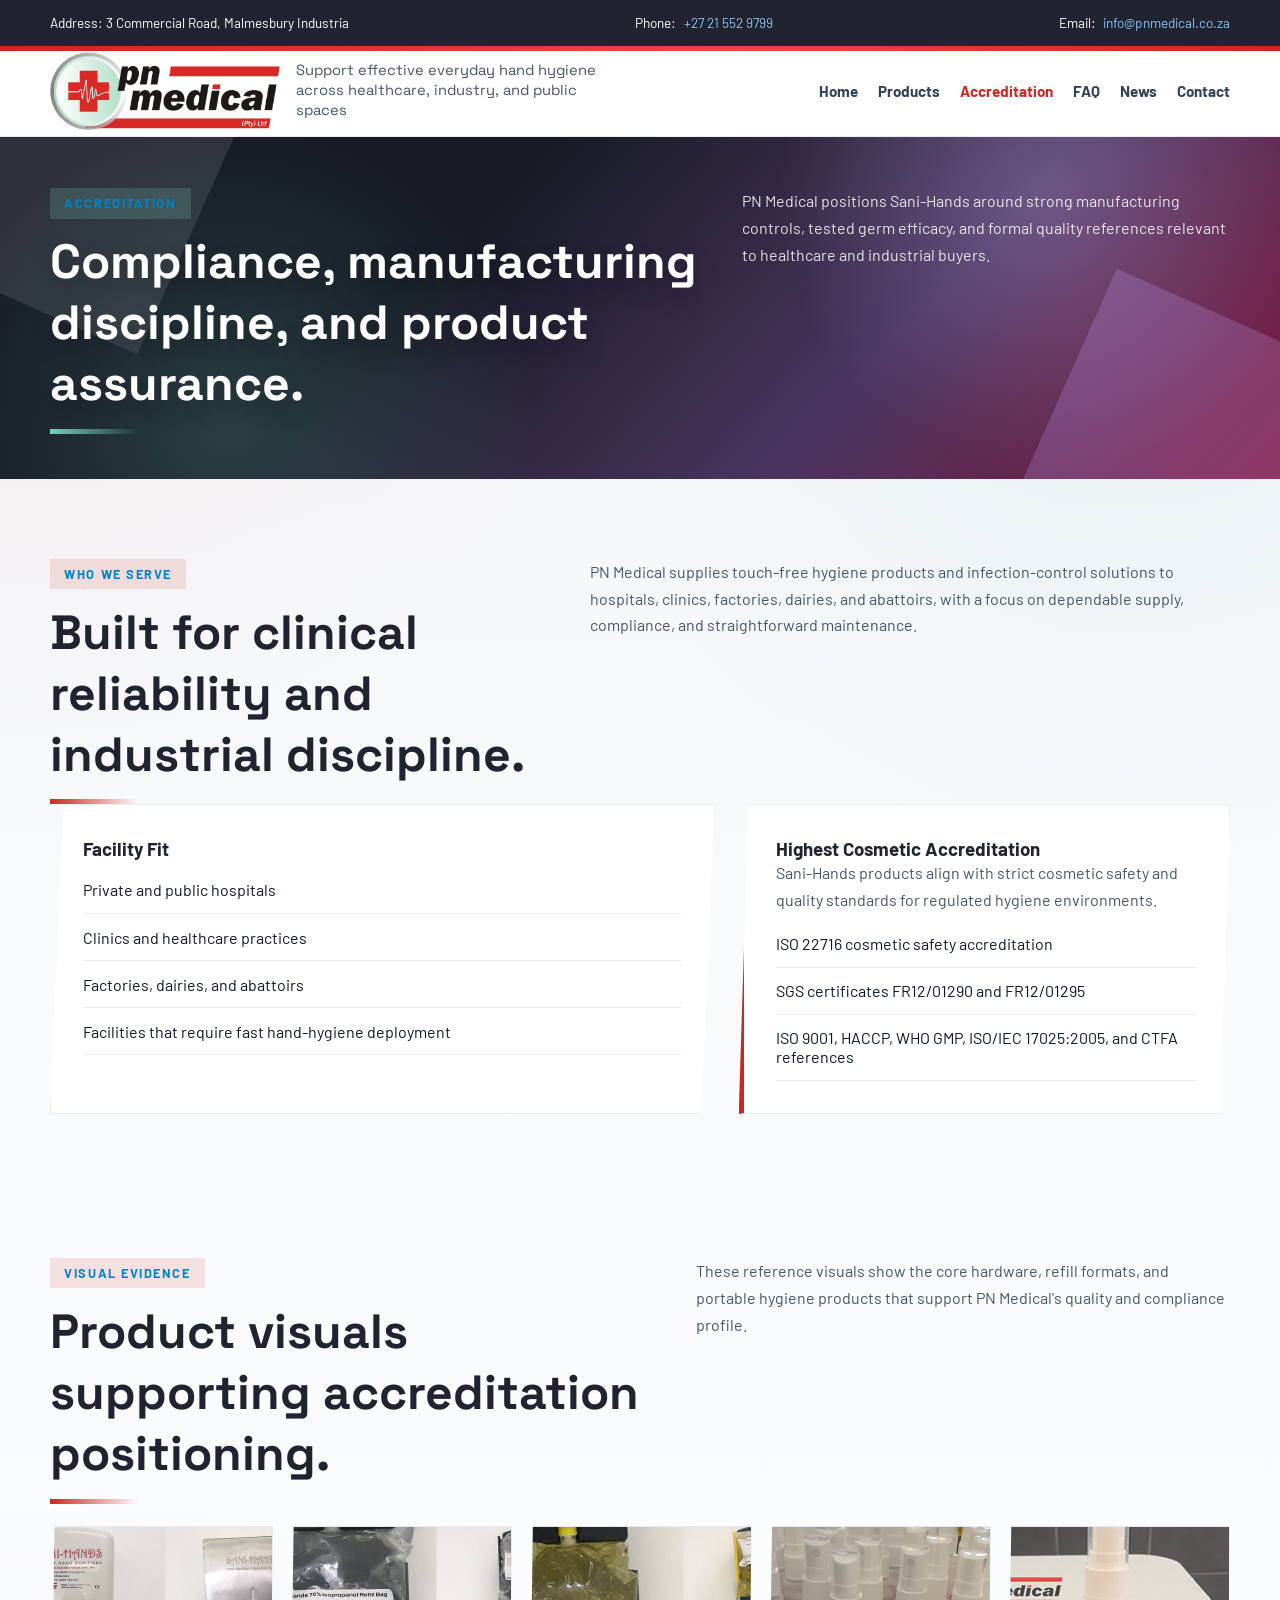
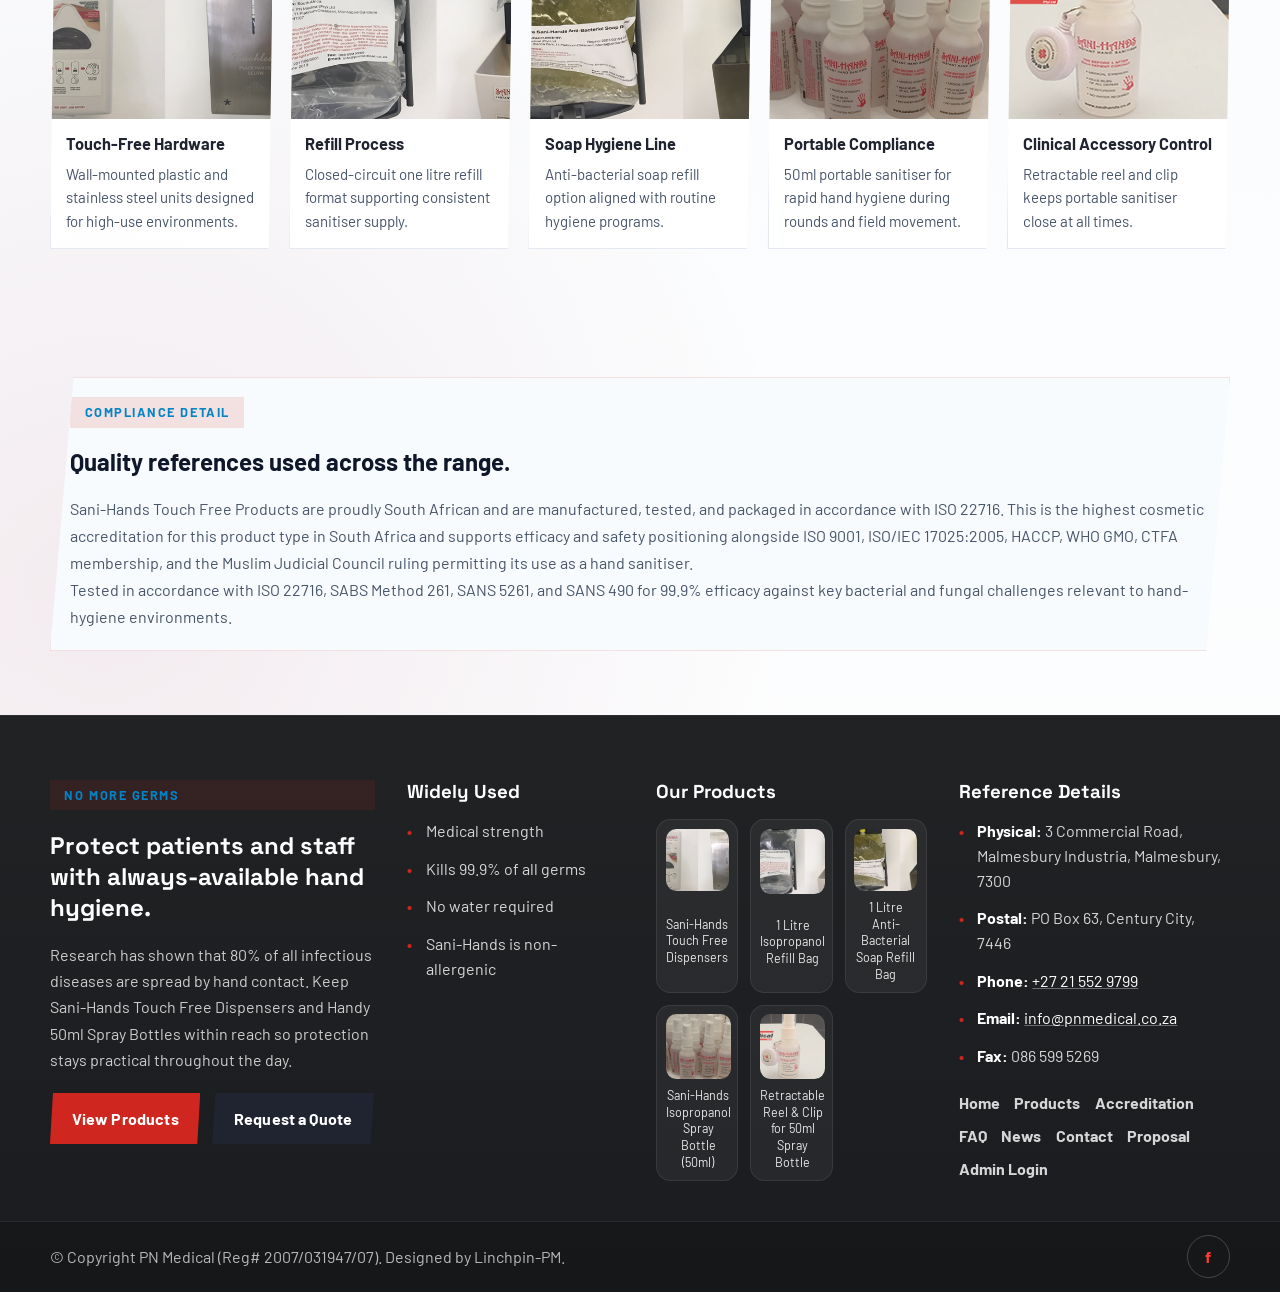
==== commit 18c992d8: "Pre-upload QA fix: contact form and cache bust" ====
--- a/accreditation.html
+++ b/accreditation.html
@@ -12,6 +12,6 @@
 </head>
 <body data-page="accreditation">
     <div id="app"></div>
-    <script src="site.js"></script>
+    <script src="site.js?v=20260724"></script>
 </body>
 </html>
--- a/styles.css
+++ b/styles.css
@@ -48,6 +48,10 @@
 
 .section { padding: 5rem 0; }
 .section--tight { padding: 4rem 0; }
+
+body[data-page="home"] .section { padding: 3.35rem 0; }
+
+body[data-page="home"] .section--tight { padding: 2.35rem 0; }
 
 .eyebrow {
     display: inline-flex;
@@ -1237,23 +1241,203 @@
     resize: vertical;
 }
 
+.inquiry__status {
+    min-height: 1.2rem;
+    margin: 0;
+    font-size: 0.92rem;
+    font-weight: 600;
+    letter-spacing: 0.01em;
+}
+
+.inquiry__status.is-success {
+    color: #7ef3cc;
+}
+
+.inquiry__status.is-error {
+    color: #ff9a9a;
+}
+
 .site-footer {
-    padding: 1.6rem 0 2rem;
-    color: #475569;
-}
-
-.site-footer__inner {
+    padding: 4rem 0 0;
+    color: rgba(255, 255, 255, 0.82);
+    background: linear-gradient(180deg, #202224 0%, #1a1c1f 100%);
+    border-top: 1px solid rgba(255, 255, 255, 0.08);
+}
+
+.site-footer__grid {
+    display: grid;
+    grid-template-columns: 1.2fr 0.8fr 1fr 1fr;
+    gap: 2rem;
+    align-items: start;
+    padding-bottom: 2.5rem;
+}
+
+.site-footer__panel {
+    display: flex;
+    flex-direction: column;
+    gap: 1rem;
+}
+
+.site-footer__panel h2,
+.site-footer__panel h3 {
+    margin: 0;
+    color: #ffffff;
+    font-family: "Space Grotesk", sans-serif;
+}
+
+.site-footer__panel p {
+    margin: 0;
+    line-height: 1.65;
+    color: rgba(255, 255, 255, 0.78);
+}
+
+.site-footer__panel--intro {
+    gap: 1.2rem;
+}
+
+.site-footer__cta-row {
+    display: flex;
+    flex-wrap: wrap;
+    gap: 0.75rem;
+}
+
+.site-footer__checklist,
+.site-footer__contact-list {
+    margin: 0;
+    padding: 0;
+    list-style: none;
+    display: grid;
+    gap: 0.8rem;
+}
+
+.site-footer__checklist li,
+.site-footer__contact-list li {
+    position: relative;
+    padding-left: 1.15rem;
+    line-height: 1.55;
+}
+
+.site-footer__checklist li::before,
+.site-footer__contact-list li::before {
+    content: "•";
+    position: absolute;
+    left: 0;
+    color: var(--crimson-red);
+    font-weight: 700;
+}
+
+.site-footer__contact-list strong {
+    color: #ffffff;
+}
+
+.site-footer__contact-list a {
+    color: #ffffff;
+    text-decoration: underline;
+    text-decoration-color: rgba(255, 255, 255, 0.35);
+}
+
+.site-footer__products {
+    display: grid;
+    grid-template-columns: repeat(3, minmax(0, 1fr));
+    gap: 0.75rem;
+}
+
+.site-footer__product {
+    display: grid;
+    gap: 0.45rem;
+    padding: 0.55rem;
+    border-radius: 0.9rem;
+    background: rgba(255, 255, 255, 0.05);
+    border: 1px solid rgba(255, 255, 255, 0.08);
+    color: #ffffff;
+    text-align: center;
+}
+
+.site-footer__product img {
+    width: 100%;
+    aspect-ratio: 1 / 1;
+    object-fit: cover;
+    border-radius: 0.65rem;
+    background: #ffffff;
+}
+
+.site-footer__product span {
+    font-size: 0.78rem;
+    line-height: 1.35;
+    color: rgba(255, 255, 255, 0.9);
+}
+
+.site-footer__nav {
+    display: flex;
+    gap: 0.9rem;
+    flex-wrap: wrap;
+    margin-top: 0.5rem;
+}
+
+.site-footer__nav a {
+    color: var(--white);
+    font-weight: 700;
+    opacity: 0.82;
+}
+
+.site-footer__nav a:hover {
+    opacity: 1;
+}
+
+.site-footer__bottom {
+    border-top: 1px solid rgba(255, 255, 255, 0.08);
+    background: rgba(0, 0, 0, 0.18);
+}
+
+.site-footer__bottom-inner {
+    min-height: 4.4rem;
     display: flex;
     justify-content: space-between;
     align-items: center;
     gap: 1rem;
     flex-wrap: wrap;
-}
-
-.site-footer__nav {
-    display: flex;
-    gap: 1rem;
-    flex-wrap: wrap;
+    color: rgba(255, 255, 255, 0.7);
+}
+
+.site-footer__bottom-inner p {
+    margin: 0;
+}
+
+.site-footer__bottom-inner a {
+    width: 2.7rem;
+    height: 2.7rem;
+    border-radius: 50%;
+    display: inline-flex;
+    align-items: center;
+    justify-content: center;
+    border: 1px solid rgba(255, 255, 255, 0.2);
+    color: #ff3b30;
+    font-weight: 700;
+}
+
+.site-footer__bottom-inner a:hover {
+    background: rgba(255, 255, 255, 0.06);
+}
+
+@media (max-width: 1180px) {
+    .site-footer__grid {
+        grid-template-columns: repeat(2, minmax(0, 1fr));
+    }
+}
+
+@media (max-width: 760px) {
+    .site-footer__grid {
+        grid-template-columns: 1fr;
+    }
+
+    .site-footer__products {
+        grid-template-columns: repeat(2, minmax(0, 1fr));
+    }
+
+    .site-footer__bottom-inner {
+        flex-direction: column;
+        align-items: flex-start;
+    }
 }
 
 @media (max-width: 960px) {
